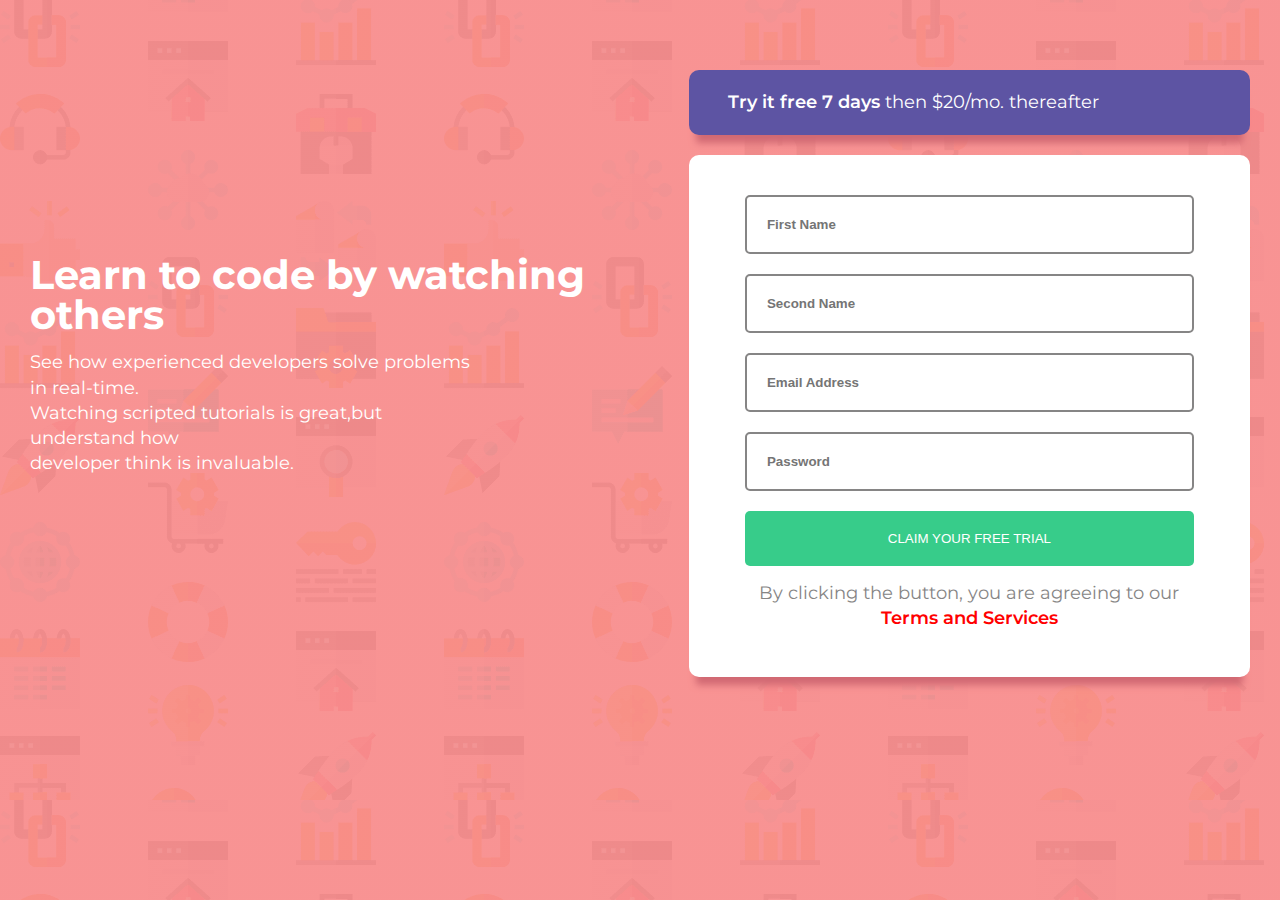
==== level-1/index.html @ 1bec072b "final commit" ====
<!DOCTYPE html>
<html lang="en">
<head>
    <meta charset="UTF-8">
    <meta name="viewport" content="width=device-width, initial-scale=1.0">
    <title>Level-1</title>
    <link rel="stylesheet" href="assets/stylesheets/style.css">
    <link href="https://fonts.googleapis.com/css2?family=Montserrat:wght@400;500;700&display=swap" rel="stylesheet">
</head>
<body>
    <main>
        <section class="first-section">
            <div class="container flex">
                <div class="col-1-2">
                    <h1>Learn to code by watching others</h1>
                    <p>See how experienced developers solve problems in real-time. <br> Watching scripted tutorials is great,but understand how <br> developer think is invaluable.</p>
                </div>
                <div class="col-1-2">
                    <div class="top">
                        <p><strong>Try it free 7 days</strong> then $20/mo. thereafter</p>
                    </div>
                    
                    <div class="form">
                        <form action="/login" method="POST">
                            <fieldset>
                                <input type="text" placeholder="First Name">
                                <input type="text" placeholder="Second Name">
                                <input type="email" placeholder="Email Address">
                                <input type="password" placeholder="Password">
                                <button>CLAIM YOUR FREE TRIAL</button>
                                <P>By clicking the button, you are agreeing to our <strong>Terms and Services</strong></P>
                            </fieldset>
                        </form>
                    </div>
                </div>
            </div>
        </section>
    </main>
</body>
</html>
---- level-1/assets/stylesheets/style.css ----
html, body, div, span, applet, object, iframe,
h1, h2, h3, h4, h5, h6, p, blockquote, pre,
a, abbr, acronym, address, big, cite, code,
del, dfn, em, img, ins, kbd, q, s, samp,
small, strike, strong, sub, sup, tt, var,
b, u, i, center,
dl, dt, dd, ol, ul, li,
fieldset, form, label, legend,
table, caption, tbody, tfoot, thead, tr, th, td,
article, aside, canvas, details, embed, 
figure, figcaption, footer, header, hgroup, 
menu, nav, output, ruby, section, summary,
time, mark, audio, video {
	margin: 0;
	padding: 0;
	border: 0;
	font-size: 100%;
	font: inherit;
	vertical-align: baseline;
}
/* HTML5 display-role reset for older browsers */
article, aside, details, figcaption, figure, 
footer, header, hgroup, menu, nav, section {
	display: block;
}
body {
	line-height: 1;
}
ol, ul {
	list-style: none;
}
blockquote, q {
	quotes: none;
}
blockquote:before, blockquote:after,
q:before, q:after {
	content: '';
	content: none;
}
table {
	border-collapse: collapse;
	border-spacing: 0;
}
/* general */
*,
*::before,
*::after {
    box-sizing: border-box;
}
.container {
    max-width: 1400px;
    margin: 0 auto;
    padding: 30px;
}
body {
    font-family: 'Montserrat', sans-serif;
}
/* flex */
.flex {
    display: flex;
    justify-content: space-between;
    align-items: center;
}
.col-1-2 {
    flex-basis: 46%;
}
/* first-section */
.first-section {
    background-image: linear-gradient(to right, #f125257e, #f125257e), url("../../assets/images/bg-intro-desktop.png");
    height: 100vh;
    padding: 40px 0;
}
h1 {
    color: #ffffff;
    font-size: 40px;
    font-weight: 700;
}
p {
    font-size: 18px;
    color: #ffffff;
    line-height: 1.4;
    margin: 15px 0;
}
/* form */
.top {
    background-color: #5D54A3;
    color: white;
    padding: 5px 0;
    border-radius: 10px;
    box-shadow: 0 15px 7px -7px #D16973;
}
.top p strong {
    font-weight: 600;
}
.top p {
    text-align: center;
}
fieldset input,button,p {
    width: 80%;
}
fieldset {
    text-align: center;
}
fieldset p {
  display: inline-block;
  color: #868585;
}
fieldset p strong {
    color: red;
    font-weight: 600;
}
.form {
    background-color: #ffffff;
    border-radius: 10px;
    margin-top: 20px;
    padding: 30px 0;
    box-shadow: 0 15px 7px -7px #D16973;
}
input {
    padding: 20px 20px;
    margin: 10px 0;
    border-radius: 5px;
    border: 2px solid #868585;
    font-weight: 600;
}
button {
    padding: 20px 20px;
    border: 0;
    background-color: #37CC8A;
    color: #ffffff;
    border-radius: 5px;
    margin-top: 10px;
}
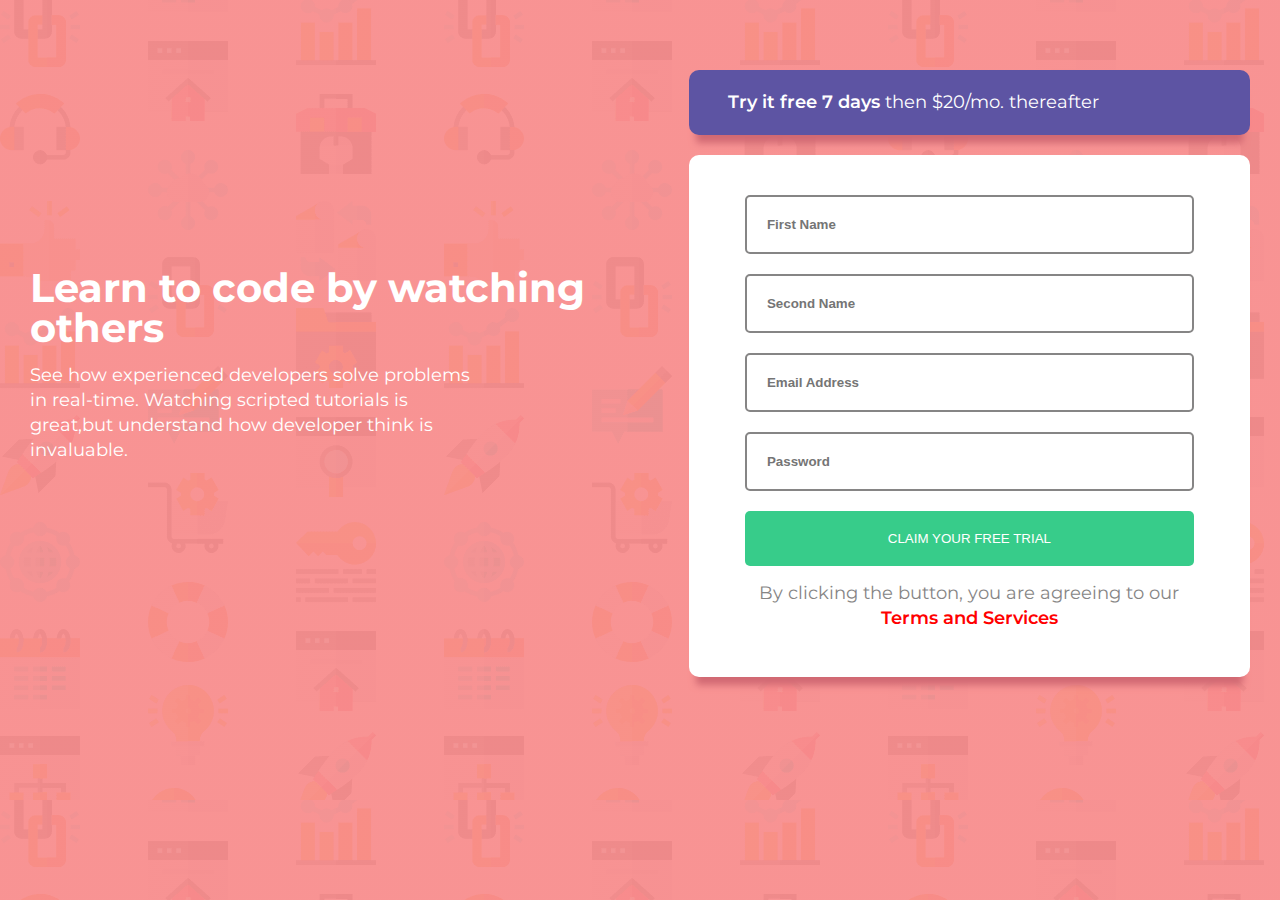
==== commit 0ffb18db: "final commit" ====
--- a/level-1/index.html
+++ b/level-1/index.html
@@ -13,7 +13,7 @@
             <div class="container flex">
                 <div class="col-1-2">
                     <h1>Learn to code by watching others</h1>
-                    <p>See how experienced developers solve problems in real-time. <br> Watching scripted tutorials is great,but understand how <br> developer think is invaluable.</p>
+                    <p>See how experienced developers solve problems in real-time. Watching scripted tutorials is great,but understand how developer think is invaluable.</p>
                 </div>
                 <div class="col-1-2">
                     <div class="top">
